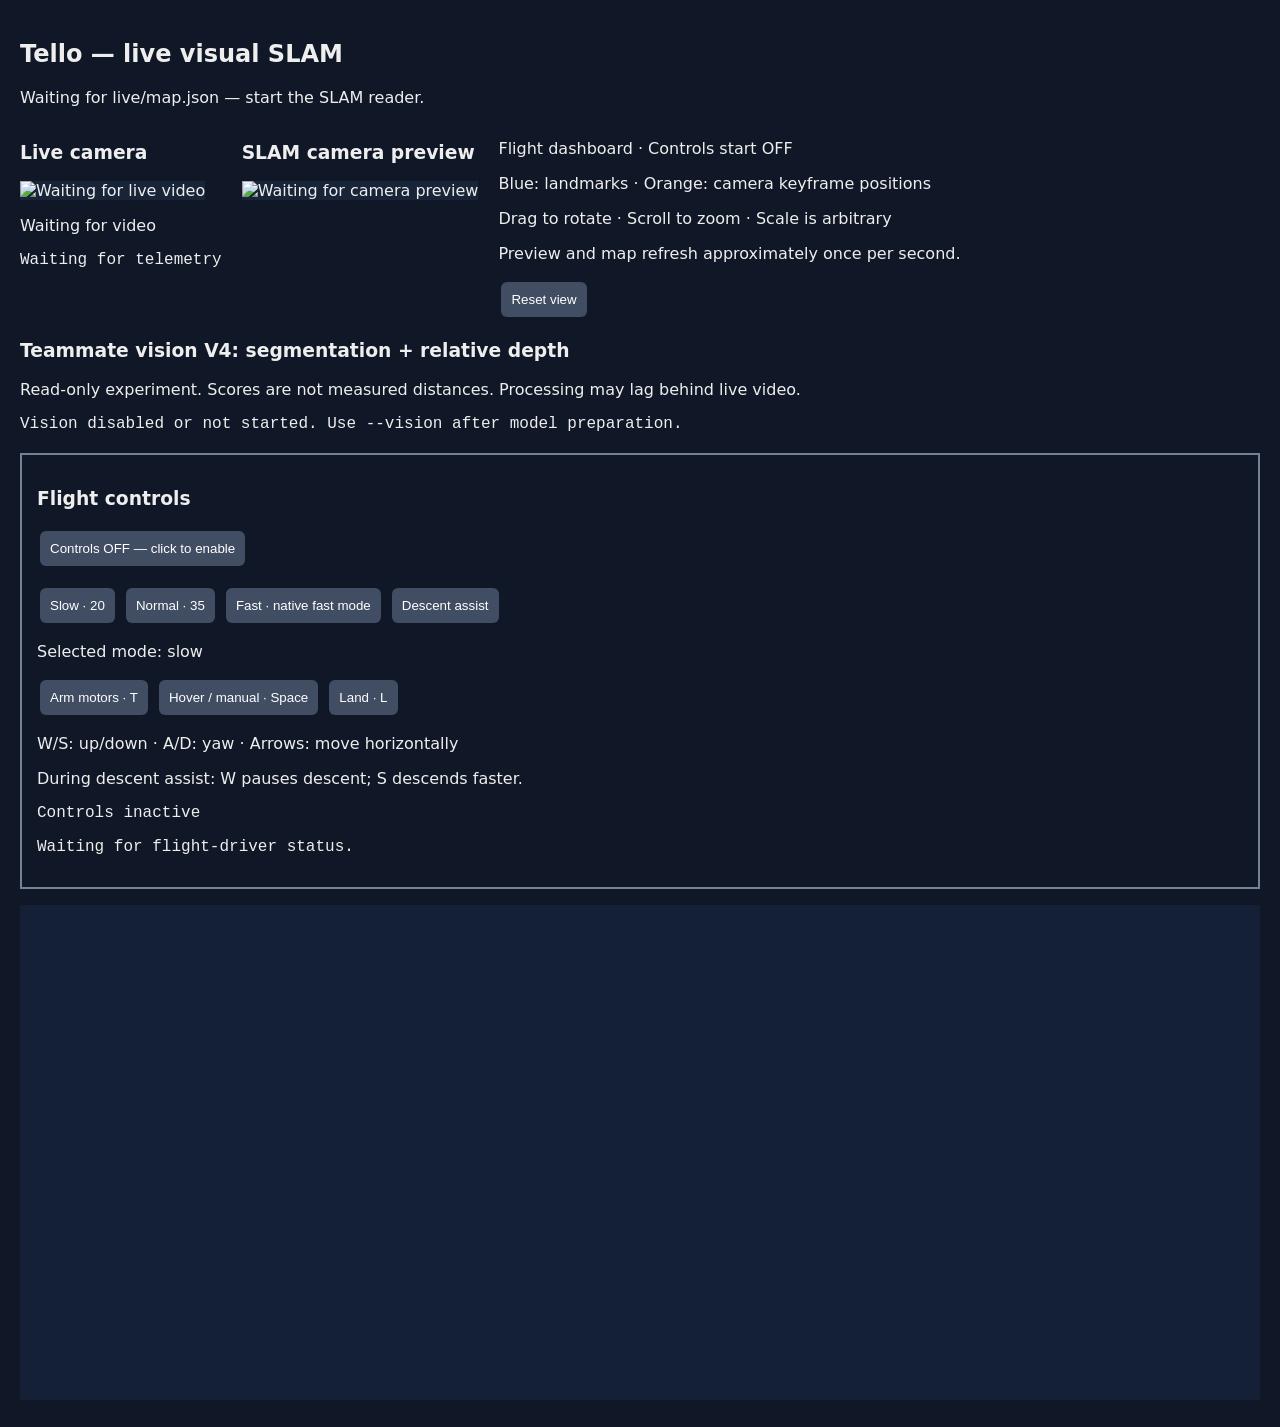
==== ros/dashboard.html @ cd6100cd "Add hardware-aware team setup, portable environments, V4 and demo workflow" ====
<!doctype html>
<meta charset="utf-8">
<title>Tello live SLAM</title>
<style>
body{margin:0;padding:20px;background:#101827;color:#eee;font:16px system-ui}
section{display:flex;flex-wrap:wrap;gap:20px}
img{width:480px;max-width:100%;background:#182438}
canvas{width:100%;height:55vh;background:#142035;touch-action:none}
button{padding:8px}
body.low-battery{background:#650f19}
body.low-battery canvas{background:#390d15}
body.low-battery h2{color:#fff}
#pad{padding:15px;border:2px solid #748298;margin:16px 0}
#pad:focus{outline:none}
button{color:white;background:#414d63;border:0;border-radius:6px;
padding:10px;margin:3px;cursor:pointer}
pre{white-space:pre-wrap}
</style>
<h2>Tello — live visual SLAM</h2>
<p id="status">Waiting for SLAM data…</p>
<section>
<div><h3>Live camera</h3>
<img id="smooth" alt="Waiting for live video">
<p id="videoStatus">Waiting for video…</p>
<pre id="telemetry">Waiting for telemetry…</pre></div>
<div><h3>SLAM camera preview</h3><img id="camera" alt="Waiting for camera preview"></div>
<div><p>Flight dashboard · Controls start OFF</p>
<p>Blue: landmarks · Orange: camera keyframe positions</p>
<p>Drag to rotate · Scroll to zoom · Scale is arbitrary</p>
<p>Preview and map refresh approximately once per second.</p>
<button onclick="yaw=0;pitch=0;zoom=1;draw()">Reset view</button>
</div>
</section>

<section style="display:block;margin:20px 0">
<h3>Teammate vision V4: segmentation + relative depth</h3>
<p>Read-only experiment. Scores are not measured distances. Processing may lag behind live video.</p>
<img id="visionPreview" style="width:960px;max-width:100%;display:none" alt="Vision output">
<pre id="visionStatus">Vision disabled. Start with --vision after model preparation.</pre>
</section>
<script>
let visionStamp=0;
async function updateVision(){
 const status=document.getElementById('visionStatus');
 const image=document.getElementById('visionPreview');
 try{
  const response=await fetch('/vision-status.json?t='+Date.now(),{cache:'no-store'});
  if(!response.ok)throw Error('disabled');
  const data=await response.json();
  const age=data.output_stamp_ns?Math.max(0,Date.now()/1000-data.output_stamp_ns/1e9):null;
  const heartbeat=Date.now()/1000-data.stamp_ns/1e9;
  status.textContent=`${heartbeat>15?'STATUS MAY BE STALE | ':''}${data.state}: ${data.message}`+
   (age===null?'':`\nDisplayed source frame age: ${age.toFixed(1)}s`)+
   (data.inference_seconds?` | Inference: ${data.inference_seconds.toFixed(2)}s/frame | Objects: ${data.objects}`:'')+
   '\nProximity labels stay UNKNOWN unless the reference object is explicitly confirmed.';
  image.style.opacity='1';
  if(data.output_stamp_ns&&data.output_stamp_ns!==visionStamp){
   visionStamp=data.output_stamp_ns;
   image.onload=()=>{image.style.display='block';};
   image.src='/vision.jpg?t='+Date.now();
  }
 }catch(error){status.textContent='Vision disabled or not started. Use --vision after model preparation.';}
 setTimeout(updateVision,1000);
}
updateVision();
</script>

<section id="pad" tabindex="0">
<div>
<h3>Flight controls</h3>
<button id="controlToggle" onclick="setControls(!controlsEnabled)">
Controls OFF — click to enable</button>
<p>
<button onclick="chooseMode('slow')">Slow · 20</button>
<button onclick="chooseMode('normal')">Normal · 35</button>
<button onclick="chooseMode('fast')">Fast · native fast mode</button>
<button onclick="chooseMode('descent')">Descent assist</button>
</p>
<p id="selectedMode">Selected mode: slow</p>
<p>
<button onclick="requestAction('toggle_flight')">Arm motors · T</button>
<button onclick="requestAction('stop')">Hover / manual · Space</button>
<button onclick="requestAction('land')">Land · L</button>
</p>
<p>W/S: up/down · A/D: yaw · Arrows: move horizontally</p>
<p>During descent assist: W pauses descent; S descends faster.</p>
<pre id="inputStatus">Controls inactive</pre>
<pre id="flightStatus">Waiting for flight-driver status.</pre>
</div>
</section>

<canvas id="view"></canvas>
<script>
const canvas=document.getElementById('view'),ctx=canvas.getContext('2d');
let points=[],cameras=[],center=[0,0,0],radius=1;
let yaw=0,pitch=0,zoom=1,drag=false,px=0,py=0;
function project(p){
 const a=p.map((v,i)=>(v-center[i])/radius);
 const x=a[0]*Math.cos(yaw)+a[2]*Math.sin(yaw);
 const z=-a[0]*Math.sin(yaw)+a[2]*Math.cos(yaw);
 const y=a[1]*Math.cos(pitch)-z*Math.sin(pitch);
 const s=Math.min(canvas.width,canvas.height)*0.36*zoom;
 return [canvas.width/2+x*s,canvas.height/2+y*s];
}
function draw(){
 canvas.width=Math.round(canvas.clientWidth*devicePixelRatio);
 canvas.height=Math.round(canvas.clientHeight*devicePixelRatio);
 ctx.fillStyle='#70caff';
 for(const p of points.map(project)){
  ctx.beginPath();ctx.arc(p[0],p[1],2*devicePixelRatio,0,Math.PI*2);ctx.fill();
 }
 ctx.fillStyle='#ffad52';
 for(const p of cameras.map(project)){
  ctx.beginPath();ctx.arc(p[0],p[1],3*devicePixelRatio,0,Math.PI*2);ctx.fill();
 }
}
async function refresh(){
 try{
  const response=await fetch('map.json?t='+Date.now(),{cache:'no-store'});
  if(!response.ok)throw Error('Waiting for map');
  const data=await response.json();
  points=data.points;cameras=data.cameras;
  const age=Math.max(0,Date.now()/1000-data.timestamp);
  document.getElementById('status').textContent=
   `${age>3?'STALE — ':''}${data.state} | ${cameras.length} keyframes | `+
   `${points.length} landmarks | Last frame ${age.toFixed(1)} seconds ago`;
  if(points.length){
   center=[0,1,2].map(i=>{
    const values=points.map(p=>p[i]).sort((a,b)=>a-b);
    return values[Math.floor(values.length/2)];
   });
   const distances=points.map(p=>Math.hypot(...p.map((v,i)=>v-center[i])))
                         .sort((a,b)=>a-b);
   radius=Math.max(distances[Math.floor(distances.length*0.95)],0.001);
  }
  document.getElementById('camera').src='preview.jpg?t='+Date.now();
  draw();
 }catch(error){
  document.getElementById('status').textContent=
   'Waiting for live/map.json — start the SLAM reader.';
 }
 setTimeout(refresh,1000);
}
canvas.onpointerdown=e=>{
 drag=true;px=e.clientX;py=e.clientY;canvas.setPointerCapture(e.pointerId);
};
canvas.onpointermove=e=>{
 if(!drag)return;
 yaw+=(e.clientX-px)*0.008;pitch+=(e.clientY-py)*0.008;
 px=e.clientX;py=e.clientY;draw();
};
canvas.onpointerup=canvas.onpointercancel=()=>drag=false;
canvas.addEventListener('wheel',e=>{
 e.preventDefault();
 zoom=Math.max(0.05,Math.min(20,zoom*Math.exp(-e.deltaY*0.001)));
 draw();
},{passive:false});

const smooth=document.getElementById('smooth');
const videoStatus=document.getElementById('videoStatus');
function nextVideo(){
 smooth.src='video.jpg?t='+Date.now();
}
smooth.onload=()=>{
 videoStatus.textContent='Video file received — check telemetry freshness below';
 setTimeout(nextVideo,100);
};
smooth.onerror=()=>{
 videoStatus.textContent='Waiting for video';
 setTimeout(nextVideo,1000);
};
async function updateTelemetry(){
 try{
  const response=await fetch('telemetry.json?t='+Date.now(),{cache:'no-store'});
  if(!response.ok)throw Error('No telemetry');
  const data=await response.json(),s=data.state;
  const age=Math.max(0,Date.now()/1000-data.received_stamp_ns/1e9);
  const lowBattery=Number.isFinite(s.bat) && s.bat<=40;
  document.body.classList.toggle('low-battery',lowBattery);
  document.getElementById('telemetry').textContent=
   `${age>3?'STALE — ':''}Telemetry age: ${age.toFixed(1)} s\n`+
   `${lowBattery?'LOW BATTERY — '+s.bat+'%\n':''}`+
   `Height: ${s.h} cm | Downward distance: ${s.tof} cm\n`+
   `Velocity components (reported): ${s.vgx}, ${s.vgy}, ${s.vgz}\n\n`+
   `All exposed state fields:\n`+
   Object.entries(s).map(([key,value])=>`${key}: ${value}`).join('\n');
 }catch(error){
  document.getElementById('telemetry').textContent='Waiting for telemetry';
 }
 setTimeout(updateTelemetry,1000);
}
nextVideo();updateTelemetry();
window.onresize=draw;refresh();

</script>

<script>

const pad=document.getElementById('pad');
const inputStatus=document.getElementById('inputStatus');
const held=new Set(),blocked=new Set();
const movement=new Set(['w','s','a','d','ArrowUp','ArrowDown',
                        'ArrowLeft','ArrowRight']);
let busy=false,controlsEnabled=false,selectedMode='slow';
function active(){
 return document.hasFocus() && controlsEnabled;
}
async function send(action=null){
 const response=await fetch('/input',{
  method:'POST',
  headers:{'Content-Type':'application/json'},
  body:JSON.stringify({
      keys:active()?[...held]:[],action,
      enabled:active(),mode:selectedMode
    })
 });
 if(!response.ok)throw Error('Input request failed');
}
function stop(){
 held.clear();
 inputStatus.textContent='Stopped — zero movement requested';
 send('stop').catch(()=>{inputStatus.textContent='Connection lost';});
}
pad.onclick=()=>pad.focus();
window.onkeydown=e=>{
 if(!active())return;
 const key=e.key.length===1?e.key.toLowerCase():e.key;
 if(!movement.has(key)&&![' ','t','l'].includes(key))return;
 e.preventDefault();
 if(e.repeat)return;
 if(key===' '){
  for(const k of held)blocked.add(k);
  stop();
 }else if(key==='t'||key==='l'){
  for(const k of held)blocked.add(k);
  held.clear();
  send(key==='t'?'toggle_flight':'land').catch(()=>{
   inputStatus.textContent='Connection lost';
  });
  inputStatus.textContent='LIVE CONTROL: '+(key==='t'?'motor-arm request':'land request');
 }else if(!blocked.has(key)){
  held.add(key);
 }
};
window.addEventListener('keyup',e=>{
 const key=e.key.length===1?e.key.toLowerCase():e.key;
 held.delete(key);blocked.delete(key);
});

window.addEventListener('blur',()=>setControls(false));
document.addEventListener('visibilitychange',()=>{
 if(document.hidden)setControls(false);
});
setInterval(async()=>{
 if(!active()||busy)return;
 busy=true;
 try{
  await send();
  inputStatus.textContent='LIVE CONTROL — held keys: '+([...held].join(', ')||'none');
 }catch(error){
  held.clear();
  inputStatus.textContent='Connection lost — release keys and refocus';
 }finally{busy=false;}
},100);

function setControls(enabled){
 controlsEnabled=enabled;
 held.clear();
 blocked.clear();
 document.getElementById('controlToggle').textContent=
  enabled?'Controls ON — click to disable':'Controls OFF — click to enable';
 document.getElementById('controlToggle').style.background=
  enabled?'#23845b':'#414d63';
 if(enabled){
  pad.focus();
  send().catch(()=>{inputStatus.textContent='Connection lost';});
 }else{
  stop();
 }
}
function chooseMode(mode){
 selectedMode=mode;
 held.clear();
 document.getElementById('selectedMode').textContent='Selected mode: '+mode;
 send().catch(()=>{inputStatus.textContent='Connection lost';});
}
function requestAction(action){
 if(action==='toggle_flight'&&!active()){
  inputStatus.textContent='Enable controls before requesting motor arming.';
  return;
 }
 held.clear();
 send(action).catch(()=>{inputStatus.textContent='Connection lost';});
}
async function refreshControl(){
 try{
  const response=await fetch('control.json?t='+Date.now(),{cache:'no-store'});
  if(!response.ok)throw Error('Waiting');
  const data=await response.json();
  if(!data.stamp_ns)throw Error('Waiting');
  const age=Math.max(0,Date.now()/1000-data.stamp_ns/1e9);
  document.getElementById('flightStatus').textContent=
   `${age>2?'STALE — ':''}${data.phase} | Driver mode: ${data.mode} | `+
   `Battery descent: ${data.descent_assist?'ACTIVE':'off'} | `+
   `Control input: ${data.input_active?'active':'inactive'}\n`+
   `Commanded RC [slide, forward, up, yaw]: ${data.commanded_rc.join(', ')}\n`+
   `Native fast flag requested: ${data.native_fast_requested?'ON':'OFF'}\n`+
   `Desired hover above table: 91 cm — automatic height limit OFF`;
 }catch(error){
  document.getElementById('flightStatus').textContent=
   'Waiting for flight-driver status.';
 }
 setTimeout(refreshControl,300);
}
refreshControl();

</script>
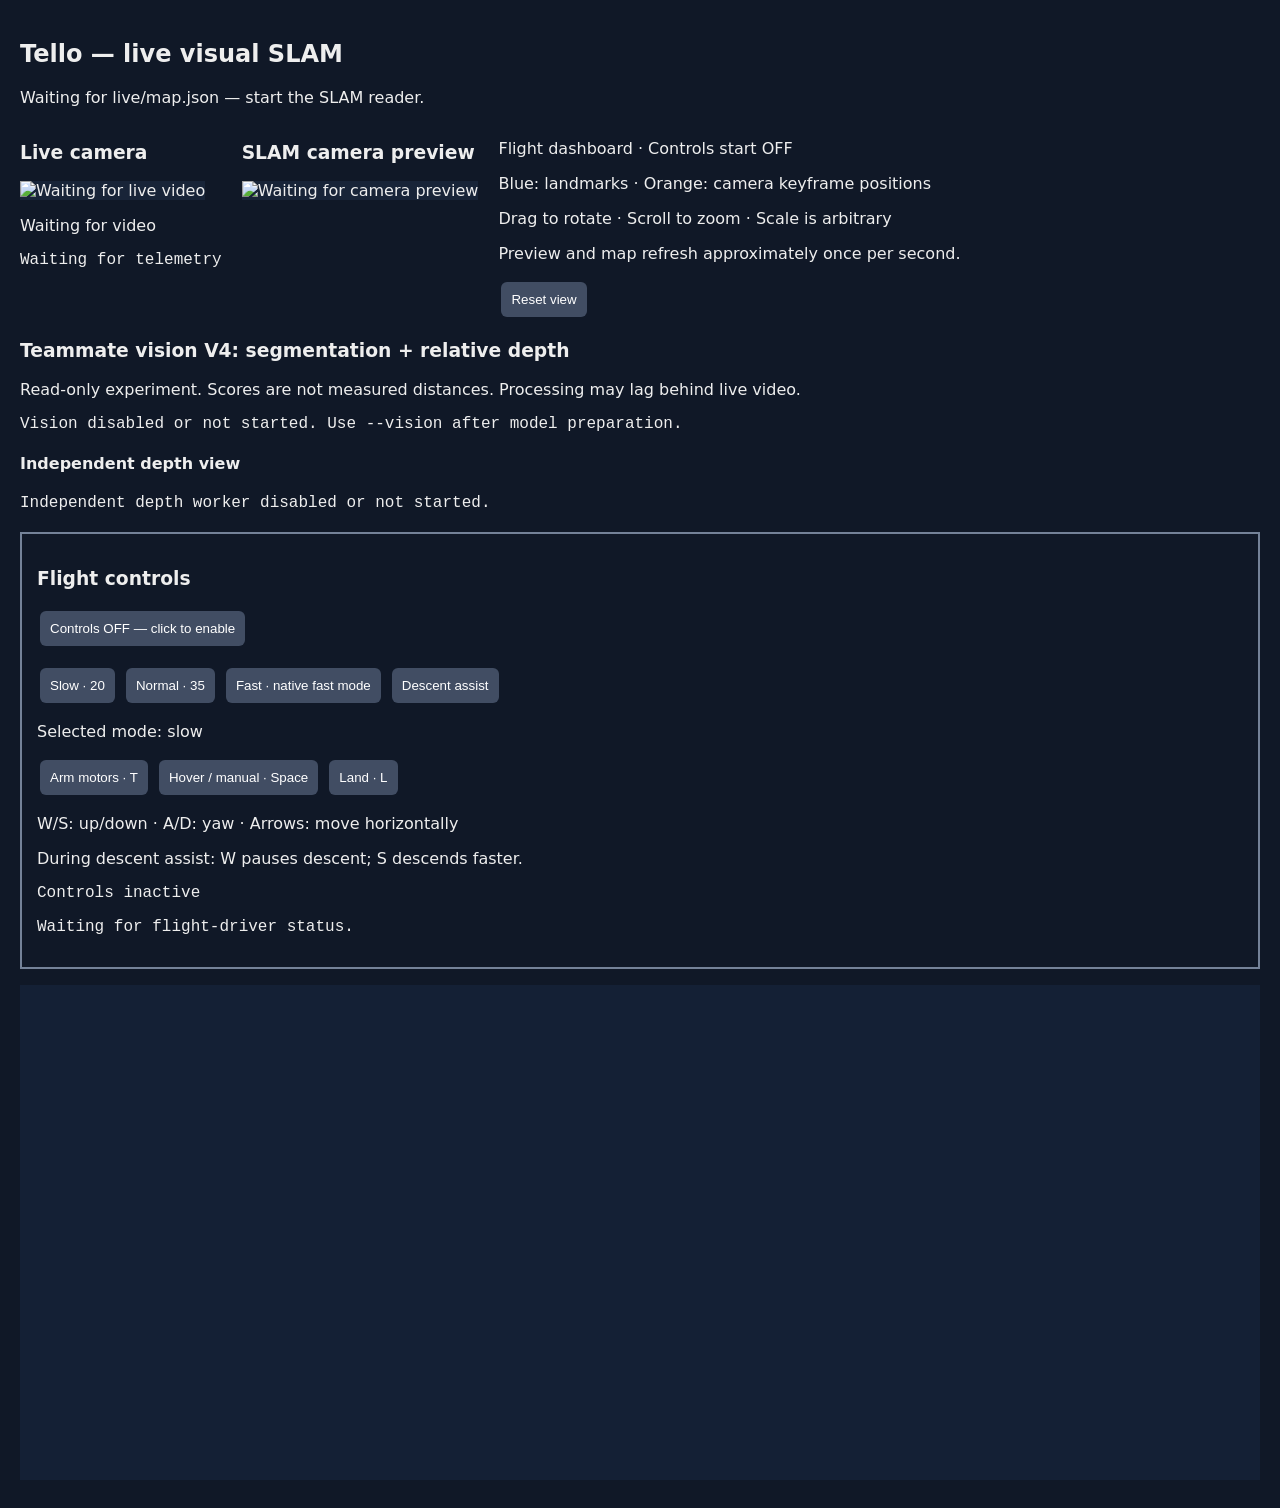
==== commit 1b6a1af9: "Decouple YOLO and depth workers and preserve every SLAM replay frame" ====
--- a/ros/dashboard.html
+++ b/ros/dashboard.html
@@ -17,6 +17,42 @@
 pre{white-space:pre-wrap}
 </style>
 <h2>Tello — live visual SLAM</h2>
+<p id="playbackBanner" style="display:none;padding:12px;background:#17486b"></p>
+<pre id="slamPerformance"></pre>
+<script>
+async function updateSlamPerformance(){
+ try{
+  const response=await fetch('/slam-status.json?t='+Date.now(),{cache:'no-store'});
+  if(response.ok){
+   const data=await response.json();
+   document.getElementById('slamPerformance').textContent=
+    `SLAM ${data.ordered?'ordered recording':'latest-frame live'}: ${data.state} | Processed ${data.processed_frames}`+
+    (data.expected_frames?` / ${data.expected_frames}`:'')+` | Last feed: ${(data.last_feed_seconds*1000).toFixed(1)}ms`;
+  }
+ }catch(error){}
+ setTimeout(updateSlamPerformance,500);
+}
+updateSlamPerformance();
+</script>
+<script>
+async function updatePlayback(){
+ if(!window.TELLO_PLAYBACK_ONLY)return;
+ const banner=document.getElementById('playbackBanner');banner.style.display='block';
+ try{
+  const response=await fetch('/playback.json?t='+Date.now(),{cache:'no-store'});
+  if(!response.ok)throw Error('waiting');
+  const data=await response.json();
+  banner.textContent=`RECORDING PLAYBACK — ${data.state} | ${data.position_seconds.toFixed(1)}s | ${data.rate}x | ${data.image_count} images. Flight controls disabled. Telemetry is recorded, not live.`;
+ }catch(error){banner.textContent='RECORDING PLAYBACK — waiting for recording. Flight controls disabled.';}
+ setTimeout(updatePlayback,500);
+}
+document.addEventListener('DOMContentLoaded',()=>{
+ if(window.TELLO_PLAYBACK_ONLY){
+  document.querySelectorAll('#pad button').forEach(button=>button.disabled=true);
+  updatePlayback();
+ }
+});
+</script>
 <p id="status">Waiting for SLAM data…</p>
 <section>
 <div><h3>Live camera</h3>
@@ -37,6 +73,9 @@
 <p>Read-only experiment. Scores are not measured distances. Processing may lag behind live video.</p>
 <img id="visionPreview" style="width:960px;max-width:100%;display:none" alt="Vision output">
 <pre id="visionStatus">Vision disabled. Start with --vision after model preparation.</pre>
+<h4>Independent depth view</h4>
+<img id="depthPreview" style="width:480px;max-width:100%;display:none" alt="Relative depth">
+<pre id="depthStatus">Depth worker disabled or not started.</pre>
 </section>
 <script>
 let visionStamp=0;
@@ -52,7 +91,9 @@
   status.textContent=`${heartbeat>15?'STATUS MAY BE STALE | ':''}${data.state}: ${data.message}`+
    (age===null?'':`\nDisplayed source frame age: ${age.toFixed(1)}s`)+
    (data.inference_seconds?` | Inference: ${data.inference_seconds.toFixed(2)}s/frame | Objects: ${data.objects}`:'')+
-   '\nProximity labels stay UNKNOWN unless the reference object is explicitly confirmed.';
+   (data.observed_fps?` | Output: ${data.observed_fps.toFixed(1)} FPS`:'')+
+   (data.input_age_seconds!==undefined?` | Age entering model: ${data.input_age_seconds.toFixed(2)}s`:'')+
+   (data.stage?'\nIndependent YOLO output. Object labels are not obstacle distances.':'\nProximity labels require a confirmed reference object.');
   image.style.opacity='1';
   if(data.output_stamp_ns&&data.output_stamp_ns!==visionStamp){
    visionStamp=data.output_stamp_ns;
@@ -60,9 +101,27 @@
    image.src='/vision.jpg?t='+Date.now();
   }
  }catch(error){status.textContent='Vision disabled or not started. Use --vision after model preparation.';}
- setTimeout(updateVision,1000);
+ setTimeout(updateVision,100);
 }
 updateVision();
+let depthStamp=0;
+async function updateDepth(){
+ const text=document.getElementById('depthStatus'),image=document.getElementById('depthPreview');
+ try{
+  const response=await fetch('/depth-status.json?t='+Date.now(),{cache:'no-store'});
+  if(!response.ok)throw Error('disabled');
+  const data=await response.json();
+  const age=data.output_stamp_ns?Math.max(0,Date.now()/1000-data.output_stamp_ns/1e9):null;
+  text.textContent=`${data.state}: ${data.message}`+(age===null?'':` | Frame age: ${age.toFixed(1)}s`)+
+   (data.inference_seconds?` | Model: ${data.inference_seconds.toFixed(2)}s | ${data.device}`:'')+
+   '\nDepth and segmentation refer to independently timestamped frames; they are not fused.';
+  if(data.output_stamp_ns&&data.output_stamp_ns!==depthStamp){
+   depthStamp=data.output_stamp_ns;image.onload=()=>{image.style.display='block';};image.src='/depth.jpg?t='+Date.now();
+  }
+ }catch(error){text.textContent='Independent depth worker disabled or not started.';}
+ setTimeout(updateDepth,200);
+}
+updateDepth();
 </script>
 
 <section id="pad" tabindex="0">
@@ -203,7 +262,7 @@
                         'ArrowLeft','ArrowRight']);
 let busy=false,controlsEnabled=false,selectedMode='slow';
 function active(){
- return document.hasFocus() && controlsEnabled;
+ return !window.TELLO_PLAYBACK_ONLY && document.hasFocus() && controlsEnabled;
 }
 async function send(action=null){
  const response=await fetch('/input',{
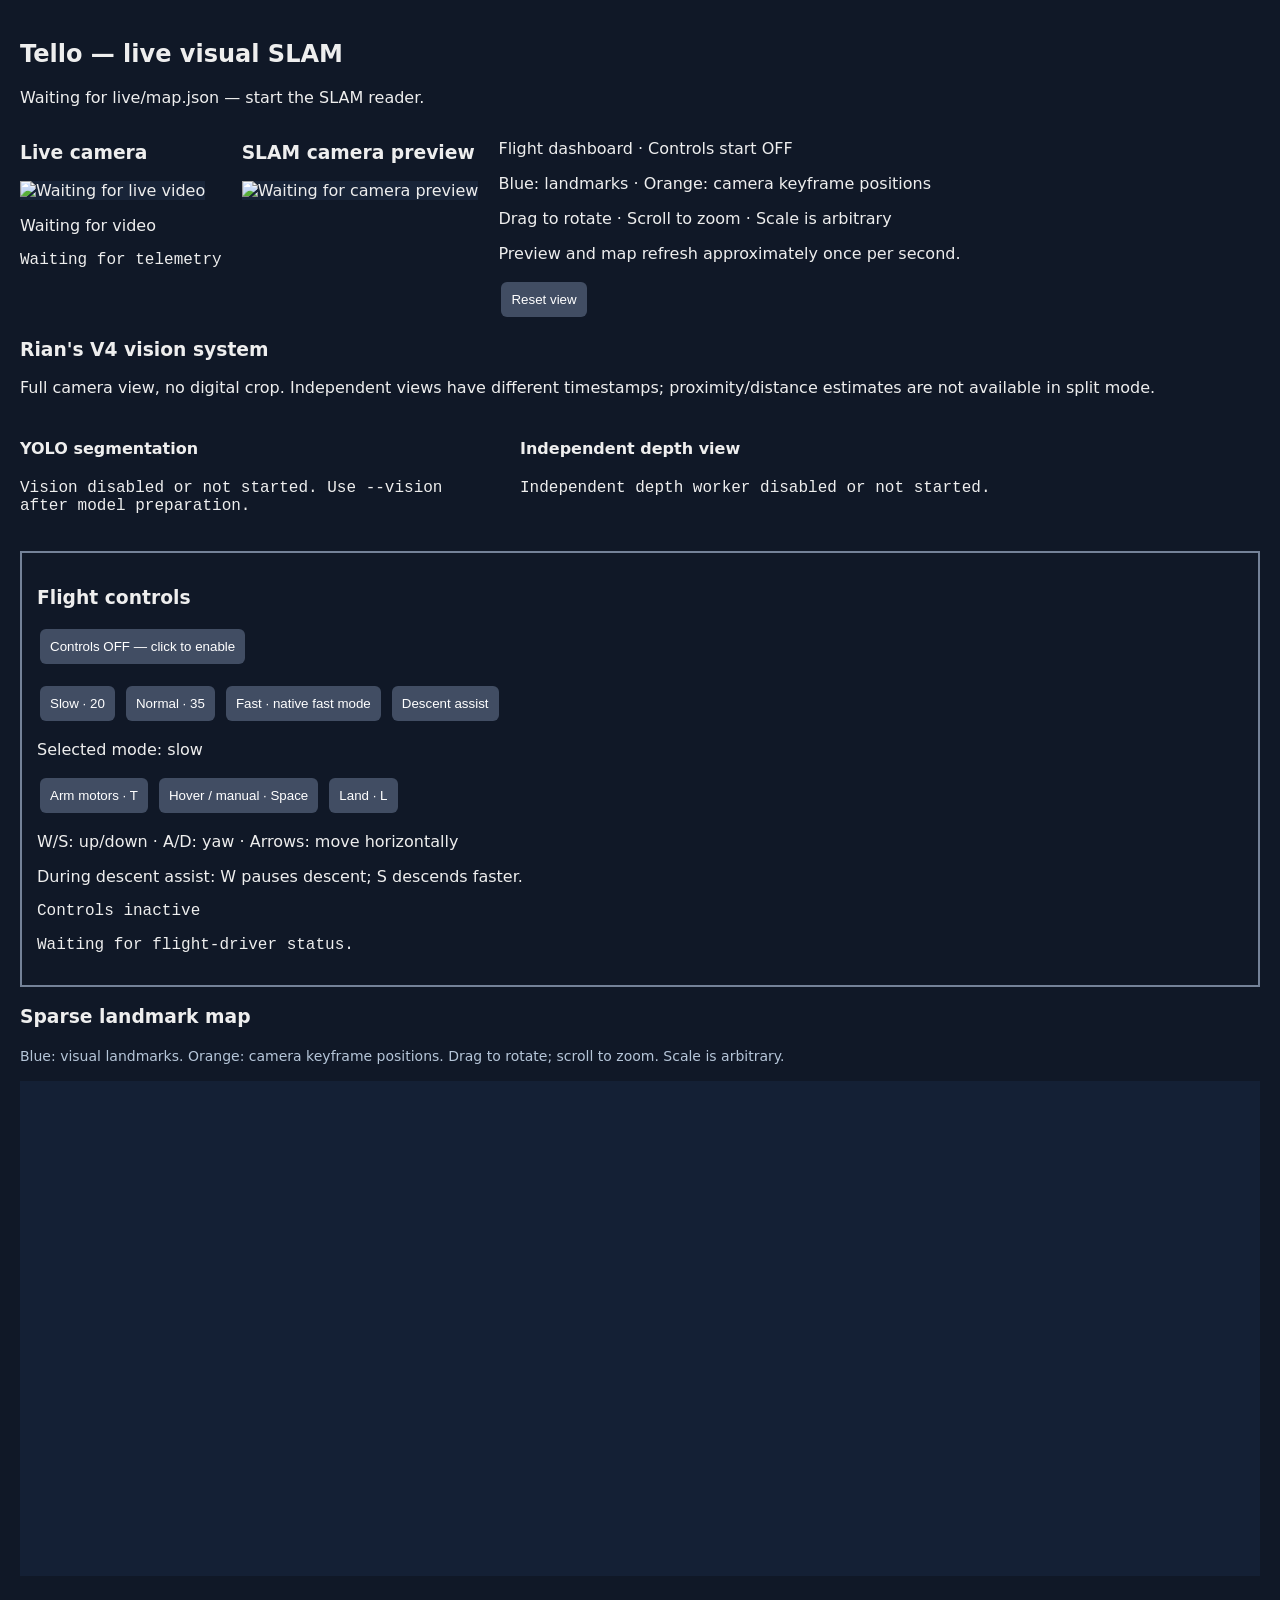
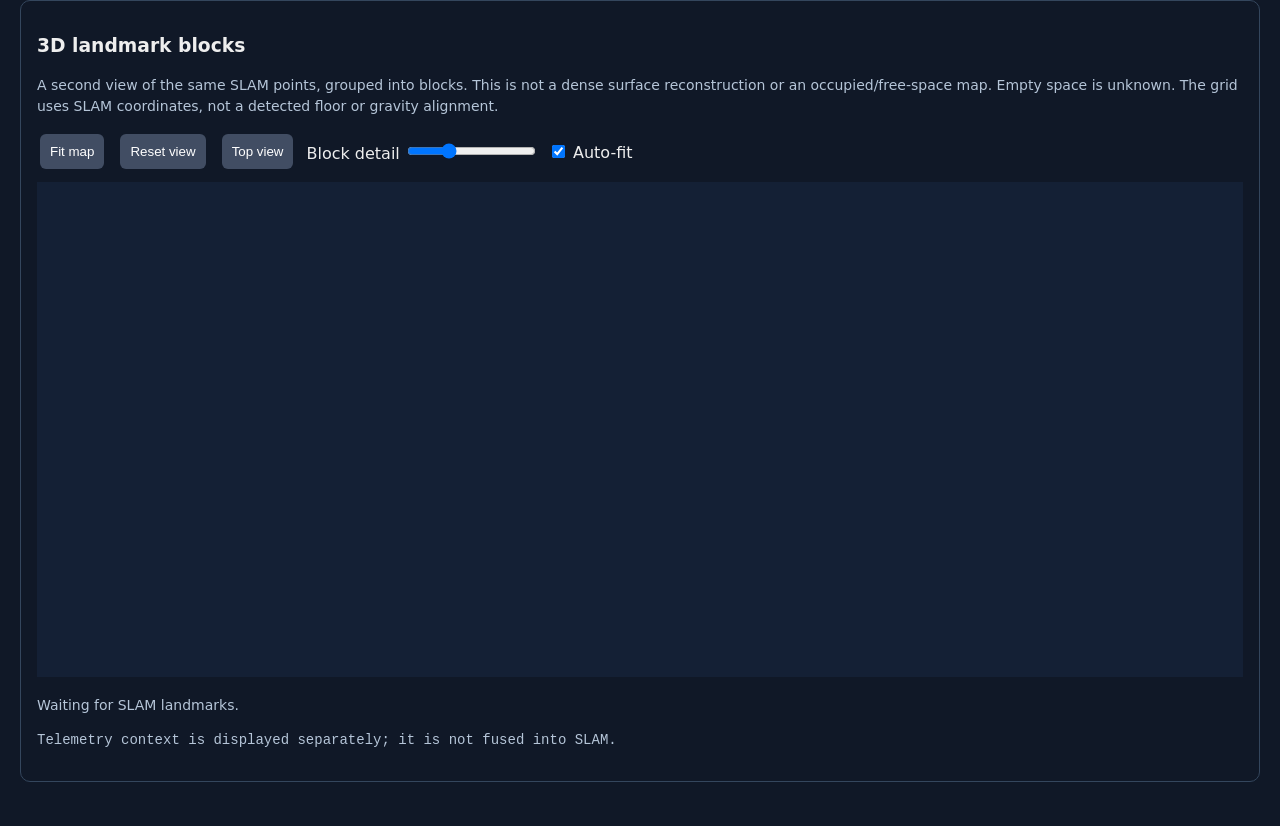
==== commit 572ddc21: "Restore Rian vision styling and add interactive landmark block view" ====
--- a/ros/dashboard.html
+++ b/ros/dashboard.html
@@ -5,6 +5,14 @@
 body{margin:0;padding:20px;background:#101827;color:#eee;font:16px system-ui}
 section{display:flex;flex-wrap:wrap;gap:20px}
 img{width:480px;max-width:100%;background:#182438}
+.vision-card{width:480px;max-width:100%}
+.vision-card pre{overflow-wrap:anywhere}
+.vision-preview{width:480px;max-width:100%;height:auto;object-fit:contain}
+.vision-preview.combined{width:960px}
+.vision-card:has(.combined){width:960px}
+.map-card{margin:20px 0;padding:16px;border:1px solid #34465d;border-radius:10px}
+.map-toolbar{display:flex;flex-wrap:wrap;align-items:center;gap:10px;margin:10px 0}
+.map-caption{font-size:14px;color:#b5c5d8;line-height:1.5}
 canvas{width:100%;height:55vh;background:#142035;touch-action:none}
 button{padding:8px}
 body.low-battery{background:#650f19}
@@ -68,14 +76,17 @@
 </div>
 </section>
 
-<section style="display:block;margin:20px 0">
-<h3>Teammate vision V4: segmentation + relative depth</h3>
-<p>Read-only experiment. Scores are not measured distances. Processing may lag behind live video.</p>
-<img id="visionPreview" style="width:960px;max-width:100%;display:none" alt="Vision output">
+<h3>Rian's V4 vision system</h3>
+<p>Full camera view, no digital crop. Independent views have different timestamps; proximity/distance estimates are not available in split mode.</p>
+<section style="margin:20px 0;align-items:flex-start">
+<div class="vision-card"><h4>YOLO segmentation</h4>
+<img id="visionPreview" class="vision-preview" style="display:none" alt="Rian's segmentation view">
 <pre id="visionStatus">Vision disabled. Start with --vision after model preparation.</pre>
-<h4>Independent depth view</h4>
-<img id="depthPreview" style="width:480px;max-width:100%;display:none" alt="Relative depth">
+</div>
+<div class="vision-card"><h4>Independent depth view</h4>
+<img id="depthPreview" class="vision-preview" style="display:none" alt="Relative depth">
 <pre id="depthStatus">Depth worker disabled or not started.</pre>
+</div>
 </section>
 <script>
 let visionStamp=0;
@@ -86,6 +97,7 @@
   const response=await fetch('/vision-status.json?t='+Date.now(),{cache:'no-store'});
   if(!response.ok)throw Error('disabled');
   const data=await response.json();
+  image.classList.toggle('combined',!data.stage);
   const age=data.output_stamp_ns?Math.max(0,Date.now()/1000-data.output_stamp_ns/1e9):null;
   const heartbeat=Date.now()/1000-data.stamp_ns/1e9;
   status.textContent=`${heartbeat>15?'STATUS MAY BE STALE | ':''}${data.state}: ${data.message}`+
@@ -93,7 +105,7 @@
    (data.inference_seconds?` | Inference: ${data.inference_seconds.toFixed(2)}s/frame | Objects: ${data.objects}`:'')+
    (data.observed_fps?` | Output: ${data.observed_fps.toFixed(1)} FPS`:'')+
    (data.input_age_seconds!==undefined?` | Age entering model: ${data.input_age_seconds.toFixed(2)}s`:'')+
-   (data.stage?'\nIndependent YOLO output. Object labels are not obstacle distances.':'\nProximity labels require a confirmed reference object.');
+   (data.stage?'\nRian\'s outline/text style. Labels identify objects, not distance.':'\nOriginal combined view; proximity labels require a confirmed reference object.');
   image.style.opacity='1';
   if(data.output_stamp_ns&&data.output_stamp_ns!==visionStamp){
    visionStamp=data.output_stamp_ns;
@@ -148,7 +160,22 @@
 </div>
 </section>
 
+<h3>Sparse landmark map</h3>
+<p class="map-caption">Blue: visual landmarks. Orange: camera keyframe positions. Drag to rotate; scroll to zoom. Scale is arbitrary.</p>
 <canvas id="view"></canvas>
+<div class="map-card">
+<h3>3D landmark blocks</h3>
+<p class="map-caption">A second view of the same SLAM points, grouped into blocks. This is not a dense surface reconstruction or an occupied/free-space map. Empty space is unknown. The grid uses SLAM coordinates, not a detected floor or gravity alignment.</p>
+<div class="map-toolbar">
+<button id="blocksFit">Fit map</button><button id="blocksReset">Reset view</button><button id="blocksTop">Top view</button>
+<label>Block detail <input id="blocksDetail" type="range" min="12" max="72" value="30"></label>
+<label><input id="blocksAuto" type="checkbox" checked> Auto-fit</label>
+</div>
+<canvas id="blockView" aria-label="Interactive voxelized SLAM landmarks"></canvas>
+<p id="blocksSummary" class="map-caption">Waiting for SLAM landmarks.</p>
+<pre id="mapTelemetry" class="map-caption">Telemetry context is displayed separately; it is not fused into SLAM.</pre>
+</div>
+<script src="/slam_blocks.js"></script>
 <script>
 const canvas=document.getElementById('view'),ctx=canvas.getContext('2d');
 let points=[],cameras=[],center=[0,0,0],radius=1;
@@ -179,6 +206,7 @@
   if(!response.ok)throw Error('Waiting for map');
   const data=await response.json();
   points=data.points;cameras=data.cameras;
+  if(window.slamBlockViewer)window.slamBlockViewer.setData(points,cameras);
   const age=Math.max(0,Date.now()/1000-data.timestamp);
   document.getElementById('status').textContent=
    `${age>3?'STALE — ':''}${data.state} | ${cameras.length} keyframes | `+
@@ -239,10 +267,14 @@
   document.getElementById('telemetry').textContent=
    `${age>3?'STALE — ':''}Telemetry age: ${age.toFixed(1)} s\n`+
    `${lowBattery?'LOW BATTERY — '+s.bat+'%\n':''}`+
-   `Height: ${s.h} cm | Downward distance: ${s.tof} cm\n`+
-   `Velocity components (reported): ${s.vgx}, ${s.vgy}, ${s.vgz}\n\n`+
+   (Number.isFinite(s.h)?`Height: ${s.h} cm\n`:`Height (native value; units unverified): ${s.height??'not exposed'}\n`)+
+   (Number.isFinite(s.tof)?`Downward distance: ${s.tof} cm\n`:'Downward distance: not exposed in this feed\n')+
    `All exposed state fields:\n`+
    Object.entries(s).map(([key,value])=>`${key}: ${value}`).join('\n');
+  document.getElementById('mapTelemetry').textContent=
+   `${data.replay?'Recorded':'Live'} telemetry context | Age: ${age.toFixed(1)}s | Battery: ${s.bat??'unavailable'}%\n`+
+   `Native height: ${s.height??'not exposed'} | North/east speed: ${s.north_speed??'not exposed'}, ${s.east_speed??'not exposed'} (units unverified)\n`+
+   'These readings are not used to correct SLAM pose. Handheld recordings may report zero motion despite camera movement.';
  }catch(error){
   document.getElementById('telemetry').textContent='Waiting for telemetry';
  }
@@ -283,6 +315,7 @@
 pad.onclick=()=>pad.focus();
 window.onkeydown=e=>{
  if(!active())return;
+ if(e.target instanceof HTMLElement&&e.target.closest('input,textarea,select'))return;
  const key=e.key.length===1?e.key.toLowerCase():e.key;
  if(!movement.has(key)&&![' ','t','l'].includes(key))return;
  e.preventDefault();
@@ -372,5 +405,8 @@
  setTimeout(refreshControl,300);
 }
 refreshControl();
+document.getElementById('blocksDetail').addEventListener('focus',()=>{
+ if(controlsEnabled)stop();
+});
 
 </script>
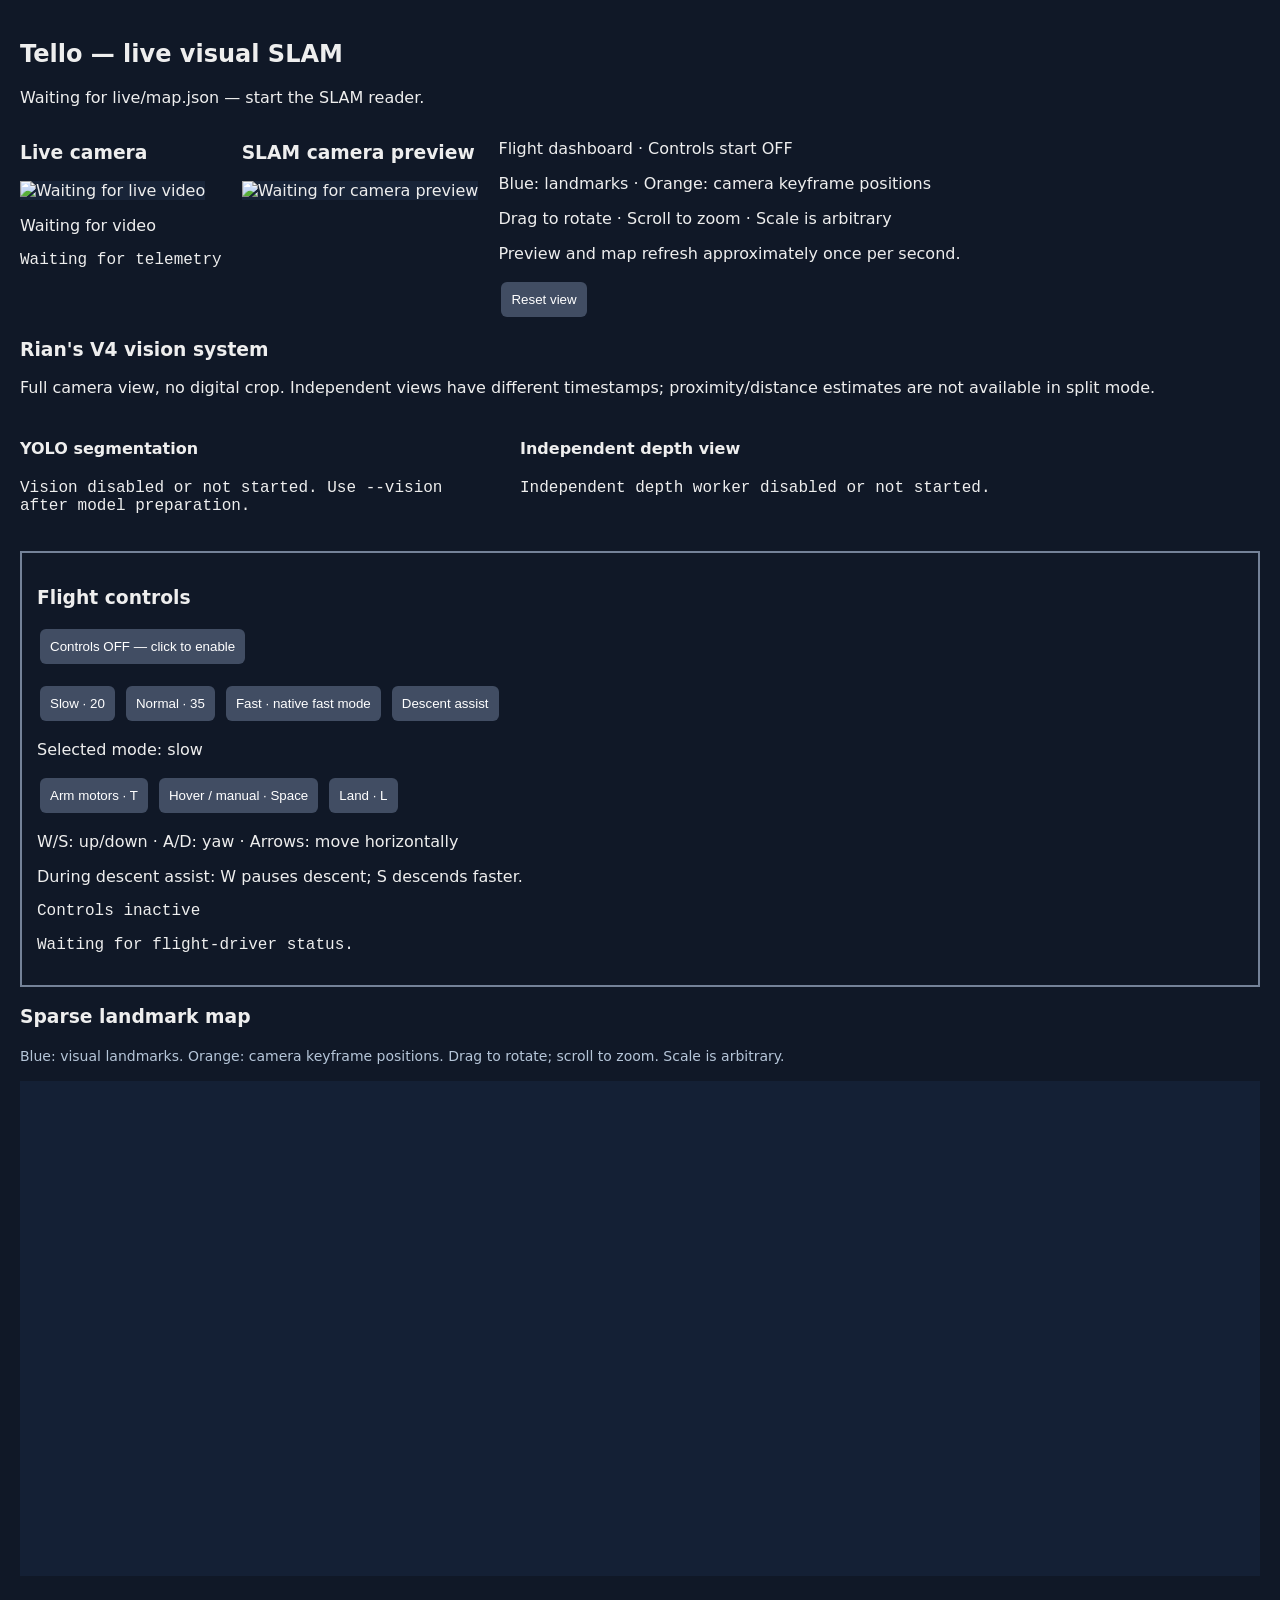
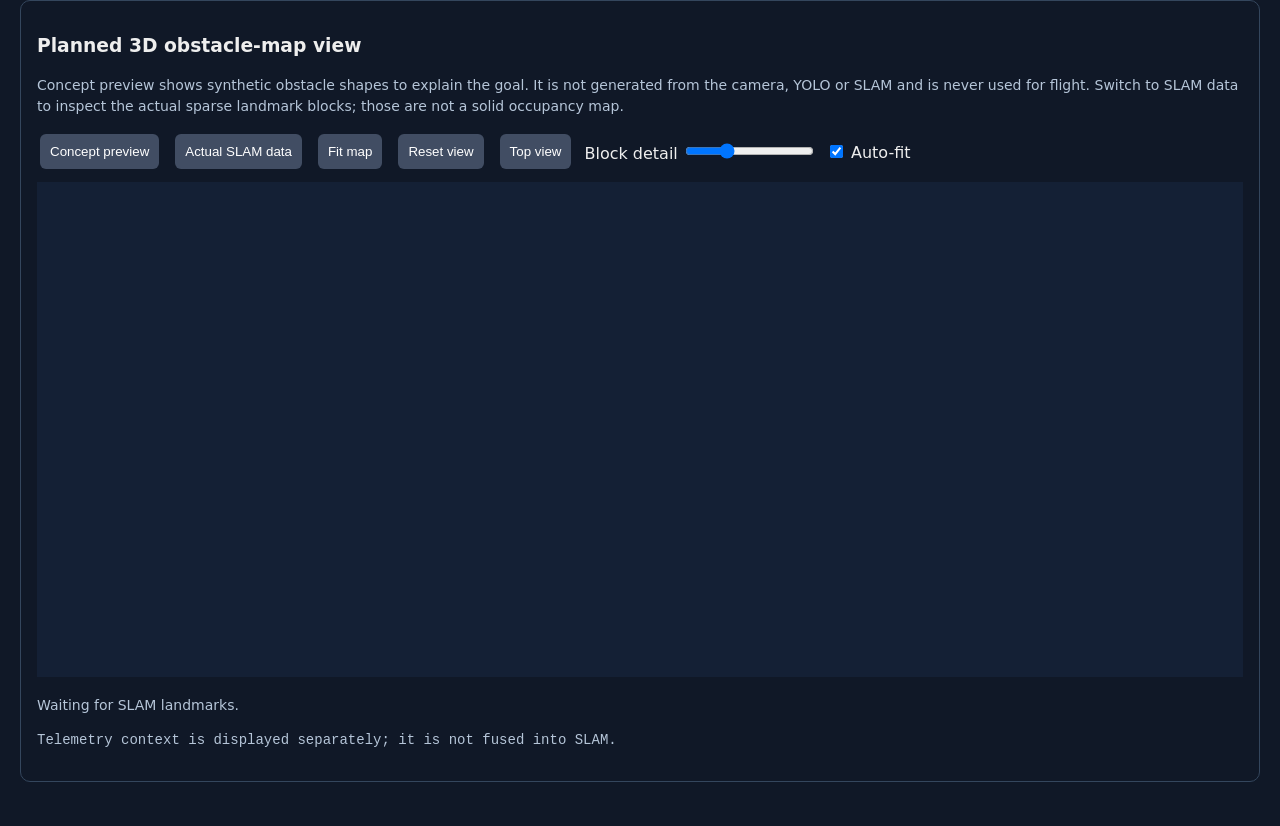
==== commit 44f6a378: "Add labeled synthetic obstacle-map concept for presentations" ====
--- a/ros/dashboard.html
+++ b/ros/dashboard.html
@@ -164,14 +164,15 @@
 <p class="map-caption">Blue: visual landmarks. Orange: camera keyframe positions. Drag to rotate; scroll to zoom. Scale is arbitrary.</p>
 <canvas id="view"></canvas>
 <div class="map-card">
-<h3>3D landmark blocks</h3>
-<p class="map-caption">A second view of the same SLAM points, grouped into blocks. This is not a dense surface reconstruction or an occupied/free-space map. Empty space is unknown. The grid uses SLAM coordinates, not a detected floor or gravity alignment.</p>
+<h3>Planned 3D obstacle-map view</h3>
+<p class="map-caption">Concept preview shows synthetic obstacle shapes to explain the goal. It is not generated from the camera, YOLO or SLAM and is never used for flight. Switch to SLAM data to inspect the actual sparse landmark blocks; those are not a solid occupancy map.</p>
 <div class="map-toolbar">
+<button id="blocksConcept" aria-pressed="true">Concept preview</button><button id="blocksData" aria-pressed="false">Actual SLAM data</button>
 <button id="blocksFit">Fit map</button><button id="blocksReset">Reset view</button><button id="blocksTop">Top view</button>
 <label>Block detail <input id="blocksDetail" type="range" min="12" max="72" value="30"></label>
 <label><input id="blocksAuto" type="checkbox" checked> Auto-fit</label>
 </div>
-<canvas id="blockView" aria-label="Interactive voxelized SLAM landmarks"></canvas>
+<canvas id="blockView" aria-label="Interactive concept preview or actual SLAM landmark data"></canvas>
 <p id="blocksSummary" class="map-caption">Waiting for SLAM landmarks.</p>
 <pre id="mapTelemetry" class="map-caption">Telemetry context is displayed separately; it is not fused into SLAM.</pre>
 </div>
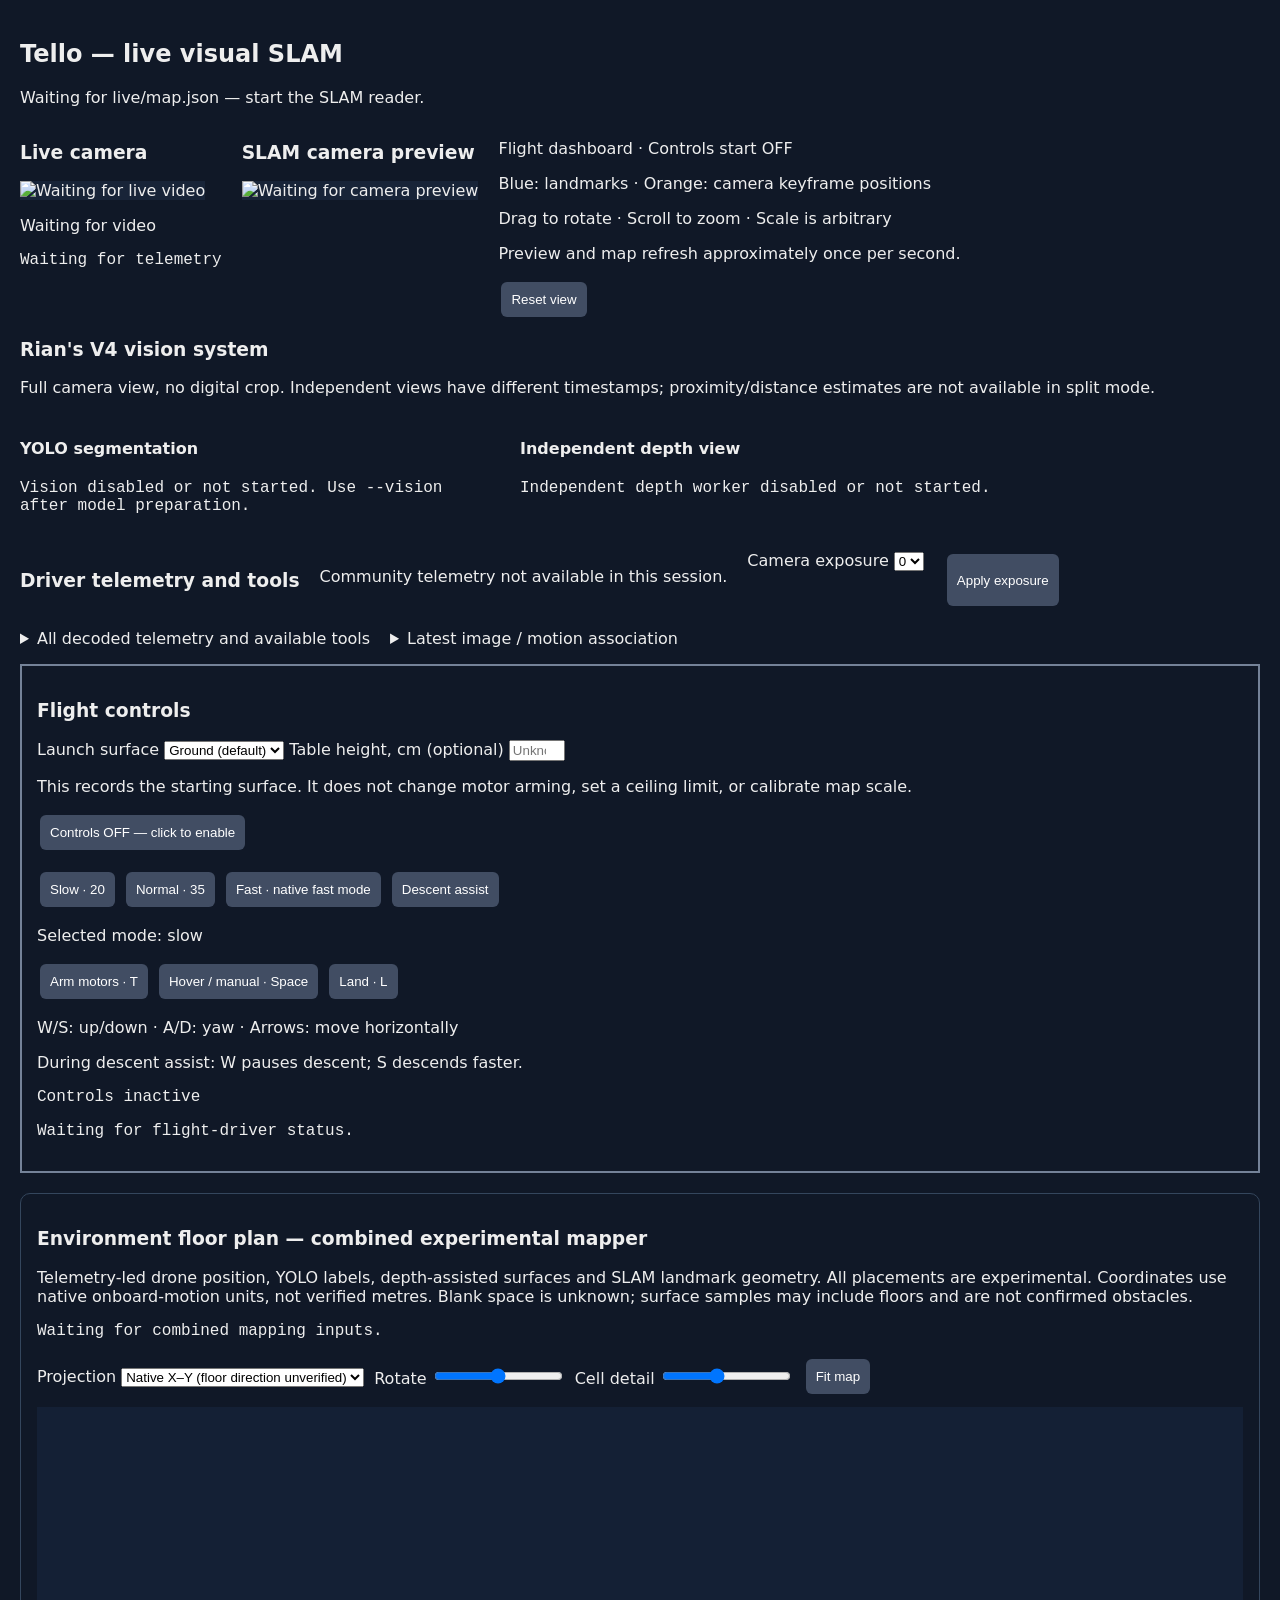
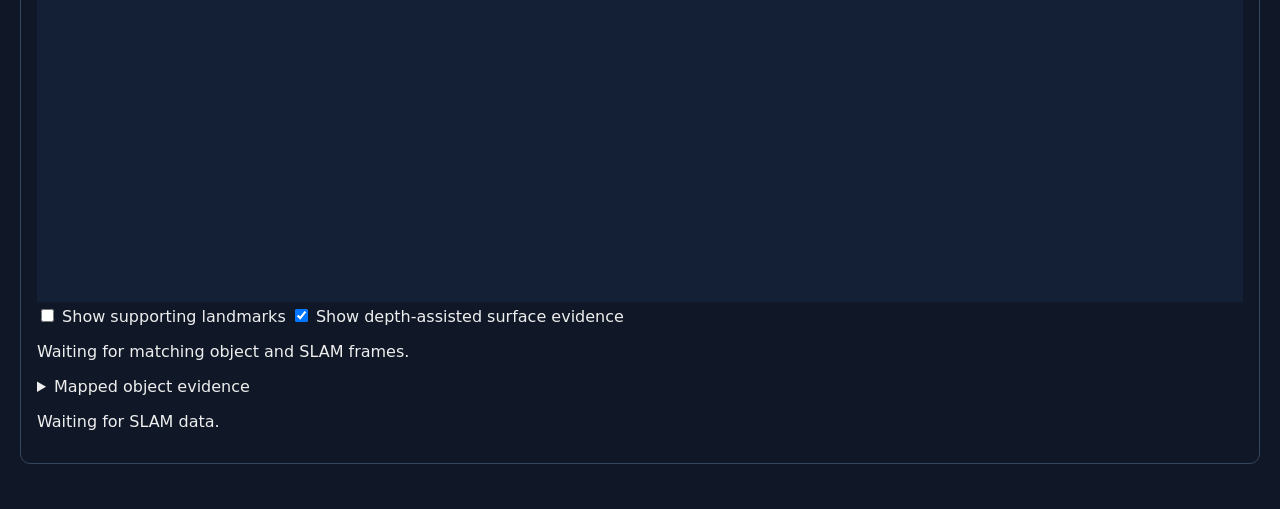
==== commit ca12dc45: "check 2 drone system development" ====
--- a/ros/dashboard.html
+++ b/ros/dashboard.html
@@ -10,7 +10,8 @@
 .vision-preview{width:480px;max-width:100%;height:auto;object-fit:contain}
 .vision-preview.combined{width:960px}
 .vision-card:has(.combined){width:960px}
-.map-card{margin:20px 0;padding:16px;border:1px solid #34465d;border-radius:10px}
+.map-card{display:block;margin:20px 0;padding:16px;border:1px solid #34465d;border-radius:10px}
+[hidden]{display:none!important}
 .map-toolbar{display:flex;flex-wrap:wrap;align-items:center;gap:10px;margin:10px 0}
 .map-caption{font-size:14px;color:#b5c5d8;line-height:1.5}
 canvas{width:100%;height:55vh;background:#142035;touch-action:none}
@@ -126,7 +127,7 @@
   const age=data.output_stamp_ns?Math.max(0,Date.now()/1000-data.output_stamp_ns/1e9):null;
   text.textContent=`${data.state}: ${data.message}`+(age===null?'':` | Frame age: ${age.toFixed(1)}s`)+
    (data.inference_seconds?` | Model: ${data.inference_seconds.toFixed(2)}s | ${data.device}`:'')+
-   '\nDepth and segmentation refer to independently timestamped frames; they are not fused.';
+   '\nThese previews have independent timestamps. The combined map uses matched archived frames.';
   if(data.output_stamp_ns&&data.output_stamp_ns!==depthStamp){
    depthStamp=data.output_stamp_ns;image.onload=()=>{image.style.display='block';};image.src='/depth.jpg?t='+Date.now();
   }
@@ -136,9 +137,43 @@
 updateDepth();
 </script>
 
+<section>
+<h3>Driver telemetry and tools</h3>
+<p id="driverSummary">Waiting for community driver.</p>
+<label>Camera exposure <select id="cameraExposure"><option value="0">0</option><option value="1">1</option><option value="2">2</option></select></label>
+<button id="applyExposure" type="button">Apply exposure</button>
+<details><summary>All decoded telemetry and available tools</summary><pre id="driverRaw">Waiting for data.</pre></details>
+<details><summary>Latest image / motion association</summary><pre id="frameRaw">Waiting for image metadata.</pre></details>
+</section>
+<script>
+async function refreshDriver(){
+ try{
+  const r=await fetch('driver-data.json?t='+Date.now(),{cache:'no-store'});
+  if(!r.ok)throw Error('No community data');
+  const d=await r.json();
+  const log=d.latest.log;
+  const age=log?(Date.now()/1000-log.received_stamp_ns/1e9):null;
+  document.getElementById('driverSummary').textContent=d.backend+' | Flight logs: '+(log?age.toFixed(1)+' seconds old':'not received yet')+' | '+d.notes;
+  document.getElementById('driverRaw').textContent=JSON.stringify(d,null,2);
+  const f=await fetch('image-metadata.json?t='+Date.now(),{cache:'no-store'});
+  if(f.ok)document.getElementById('frameRaw').textContent=JSON.stringify(await f.json(),null,2);
+ }catch(_){document.getElementById('driverSummary').textContent='Community telemetry not available in this session.';}
+ setTimeout(refreshDriver,1000);
+}
+document.getElementById('applyExposure').onclick=async()=>{
+ if(window.TELLO_PLAYBACK_ONLY)return;
+ const r=await fetch('/tool',{method:'POST',headers:{'Content-Type':'application/json'},body:JSON.stringify({tool:'exposure',value:Number(document.getElementById('cameraExposure').value)})});
+ if(!r.ok)document.getElementById('driverSummary').textContent='Exposure request failed.';
+};
+document.getElementById('applyExposure').disabled=!!window.TELLO_PLAYBACK_ONLY;
+refreshDriver();
+</script>
 <section id="pad" tabindex="0">
 <div>
 <h3>Flight controls</h3>
+<p><label>Launch surface <select id="launchSurface"><option value="ground">Ground (default)</option><option value="table">Table</option></select></label>
+<label>Table height, cm (optional) <input id="tableHeight" type="number" min="1" max="300" placeholder="Unknown"></label></p>
+<p>This records the starting surface. It does not change motor arming, set a ceiling limit, or calibrate map scale.</p>
 <button id="controlToggle" onclick="setControls(!controlsEnabled)">
 Controls OFF — click to enable</button>
 <p>
@@ -160,23 +195,55 @@
 </div>
 </section>
 
-<h3>Sparse landmark map</h3>
-<p class="map-caption">Blue: visual landmarks. Orange: camera keyframe positions. Drag to rotate; scroll to zoom. Scale is arbitrary.</p>
-<canvas id="view"></canvas>
-<div class="map-card">
-<h3>Planned 3D obstacle-map view</h3>
-<p class="map-caption">Concept preview shows synthetic obstacle shapes to explain the goal. It is not generated from the camera, YOLO or SLAM and is never used for flight. Switch to SLAM data to inspect the actual sparse landmark blocks; those are not a solid occupancy map.</p>
+<section class="map-card" id="comparisonPanel" hidden>
+<h3>Recorded flight: video, SLAM and telemetry comparison</h3>
+<p>This comparison shows separate estimates on the same recording clock. The combined map below aligns supported samples experimentally; metric scale remains unverified.</p>
+<p id="comparisonStatus">Waiting for recording data.</p>
+<label><input id="comparisonAirborne" type="checkbox" checked> Show trajectories during the recorded driver's airborne phase only</label>
+<div style="display:grid;grid-template-columns:repeat(auto-fit,minmax(280px,1fr));gap:20px">
+<div><h4>Onboard motion trajectory — native units unverified</h4>
+<label>Native projection <select id="nativeProjection"><option value="xy">X–Y</option><option value="xz">X–Z</option><option value="yz">Y–Z</option></select></label>
+<canvas id="nativeTrajectory" style="height:260px" aria-label="Recorded onboard motion trajectory"></canvas></div>
+<div><h4>SLAM keyframe trajectory — arbitrary scale</h4>
+<label>SLAM projection <select id="slamProjection"><option value="xz">X–Z</option><option value="xy">X–Y</option><option value="yz">Y–Z</option></select></label>
+<canvas id="slamTrajectory" style="height:260px" aria-label="Estimated SLAM keyframe trajectory"></canvas></div>
+</div>
+<p>Each trajectory is fitted independently. Similar screen size does not imply equal distance. Green: first selected point; orange: last.</p>
+<h4>Position over recording time</h4>
+<div style="display:grid;grid-template-columns:repeat(auto-fit,minmax(280px,1fr));gap:20px">
+<div><p>Native onboard X/Y/Z — unverified units</p><canvas id="nativePosition" style="height:230px" aria-label="Native position over recording time"></canvas></div>
+<div><p>SLAM keyframe X/Y/Z — arbitrary units</p><canvas id="slamPosition" style="height:230px" aria-label="SLAM positions over recording time"></canvas></div>
+</div>
+<h4>Recorded IMU measurements</h4>
+<label>Signal <select id="imuSignal"><option value="acc">Acceleration (native units)</option><option value="gyro">Rotation rate (native units)</option><option value="quat">Orientation quaternion (raw q0/q1/q2/q3)</option></select></label>
+<canvas id="imuHistory" style="height:230px" aria-label="Recorded IMU signal history"></canvas>
+<h4>Telemetry age at each image</h4>
+<p>Blue: flight state; teal: log packet. Red dashed: 250 ms association cutoff. Age is based on host receipt, not hardware exposure synchronization.</p>
+<canvas id="ageHistory" style="height:230px" aria-label="Telemetry ages associated with recorded images"></canvas>
+<p id="comparisonMetrics"></p>
+<p>Chart markers: white = current video frame, orange = last exported SLAM frame (not necessarily a valid pose). Shading = recorded airborne phase; red bars = SLAM not tracking. Blank traces remain unavailable rather than estimated. Map export is throttled, so its marker can lag the processing counter.</p>
+</section>
+<script src="/motion_comparison.js"></script>
+<section class="map-card">
+<h3>Environment floor plan — combined experimental mapper</h3>
+<p>Telemetry-led drone position, YOLO labels, depth-assisted surfaces and SLAM landmark geometry. All placements are experimental. Coordinates use native onboard-motion units, not verified metres. Blank space is unknown; surface samples may include floors and are not confirmed obstacles.</p>
+<pre id="mapFusionStatus">Waiting for combined mapping inputs.</pre>
 <div class="map-toolbar">
-<button id="blocksConcept" aria-pressed="true">Concept preview</button><button id="blocksData" aria-pressed="false">Actual SLAM data</button>
-<button id="blocksFit">Fit map</button><button id="blocksReset">Reset view</button><button id="blocksTop">Top view</button>
-<label>Block detail <input id="blocksDetail" type="range" min="12" max="72" value="30"></label>
-<label><input id="blocksAuto" type="checkbox" checked> Auto-fit</label>
-</div>
-<canvas id="blockView" aria-label="Interactive concept preview or actual SLAM landmark data"></canvas>
-<p id="blocksSummary" class="map-caption">Waiting for SLAM landmarks.</p>
-<pre id="mapTelemetry" class="map-caption">Telemetry context is displayed separately; it is not fused into SLAM.</pre>
-</div>
-<script src="/slam_blocks.js"></script>
+<label>Projection <select id="floorPlane"><option value="xy">Native X–Y (floor direction unverified)</option><option value="xz">Native X–Z</option><option value="yz">Native Y–Z</option></select></label>
+<label>Rotate <input id="floorAngle" type="range" min="-180" max="180" value="0"></label>
+<label>Cell detail <input id="floorDetail" type="range" min="25" max="120" value="65"></label>
+<button id="floorFit">Fit map</button>
+</div>
+<canvas id="floorView" aria-label="Rough two dimensional SLAM feature map and estimated camera path"></canvas>
+<label><input id="floorFeatures" type="checkbox"> Show supporting landmarks</label>
+<label><input id="floorSurfaces" type="checkbox" checked> Show depth-assisted surface evidence</label>
+<p id="floorObjects">Waiting for matching object and SLAM frames.</p>
+<details><summary>Mapped object evidence</summary><pre id="floorEvidence">Waiting for object geometry.</pre></details>
+<p id="floorSummary">Waiting for SLAM data.</p>
+</section>
+<canvas id="view" hidden style="display:none"></canvas>
+<pre id="mapTelemetry" hidden></pre>
+<script src="/floor_map.js?v=combined-1"></script>
 <script>
 const canvas=document.getElementById('view'),ctx=canvas.getContext('2d');
 let points=[],cameras=[],center=[0,0,0],radius=1;
@@ -207,6 +274,8 @@
   if(!response.ok)throw Error('Waiting for map');
   const data=await response.json();
   points=data.points;cameras=data.cameras;
+  if(window.motionComparison)window.motionComparison.setMap(data);
+  if(window.floorMapViewer)window.floorMapViewer.setData(points,cameras,data.state,data.timestamp,data.map_origin);
   if(window.slamBlockViewer)window.slamBlockViewer.setData(points,cameras);
   const age=Math.max(0,Date.now()/1000-data.timestamp);
   document.getElementById('status').textContent=
@@ -303,7 +372,9 @@
   headers:{'Content-Type':'application/json'},
   body:JSON.stringify({
       keys:active()?[...held]:[],action,
-      enabled:active(),mode:selectedMode
+      enabled:active(),mode:selectedMode,
+      launch_surface:document.getElementById('launchSurface').value,
+      table_height_cm:document.getElementById('tableHeight').value?Number(document.getElementById('tableHeight').value):null
     })
  });
  if(!response.ok)throw Error('Input request failed');
@@ -313,7 +384,12 @@
  inputStatus.textContent='Stopped — zero movement requested';
  send('stop').catch(()=>{inputStatus.textContent='Connection lost';});
 }
-pad.onclick=()=>pad.focus();
+pad.onclick=e=>{if(!e.target.closest('input,select,button'))pad.focus();};
+for(const id of ['launchSurface','tableHeight']){
+ document.getElementById(id).addEventListener('focus',()=>setControls(false));
+ document.getElementById(id).addEventListener('change',()=>send().catch(()=>{}));
+ document.getElementById(id).addEventListener('input',()=>send().catch(()=>{}));
+}
 window.onkeydown=e=>{
  if(!active())return;
  if(e.target instanceof HTMLElement&&e.target.closest('input,textarea,select'))return;
@@ -398,7 +474,8 @@
    `Control input: ${data.input_active?'active':'inactive'}\n`+
    `Commanded RC [slide, forward, up, yaw]: ${data.commanded_rc.join(', ')}\n`+
    `Native fast flag requested: ${data.native_fast_requested?'ON':'OFF'}\n`+
-   `Desired hover above table: 91 cm — automatic height limit OFF`;
+   `Launch surface: ${data.launch_surface??'unavailable'} | Table height: ${data.table_height_cm??'unknown'} cm — automatic height limit OFF`;
+  for(const id of ['launchSurface','tableHeight'])document.getElementById(id).disabled=data.phase!=='grounded'||!!window.TELLO_PLAYBACK_ONLY;
  }catch(error){
   document.getElementById('flightStatus').textContent=
    'Waiting for flight-driver status.';
@@ -406,7 +483,7 @@
  setTimeout(refreshControl,300);
 }
 refreshControl();
-document.getElementById('blocksDetail').addEventListener('focus',()=>{
+document.getElementById('floorDetail').addEventListener('focus',()=>{
  if(controlsEnabled)stop();
 });
 
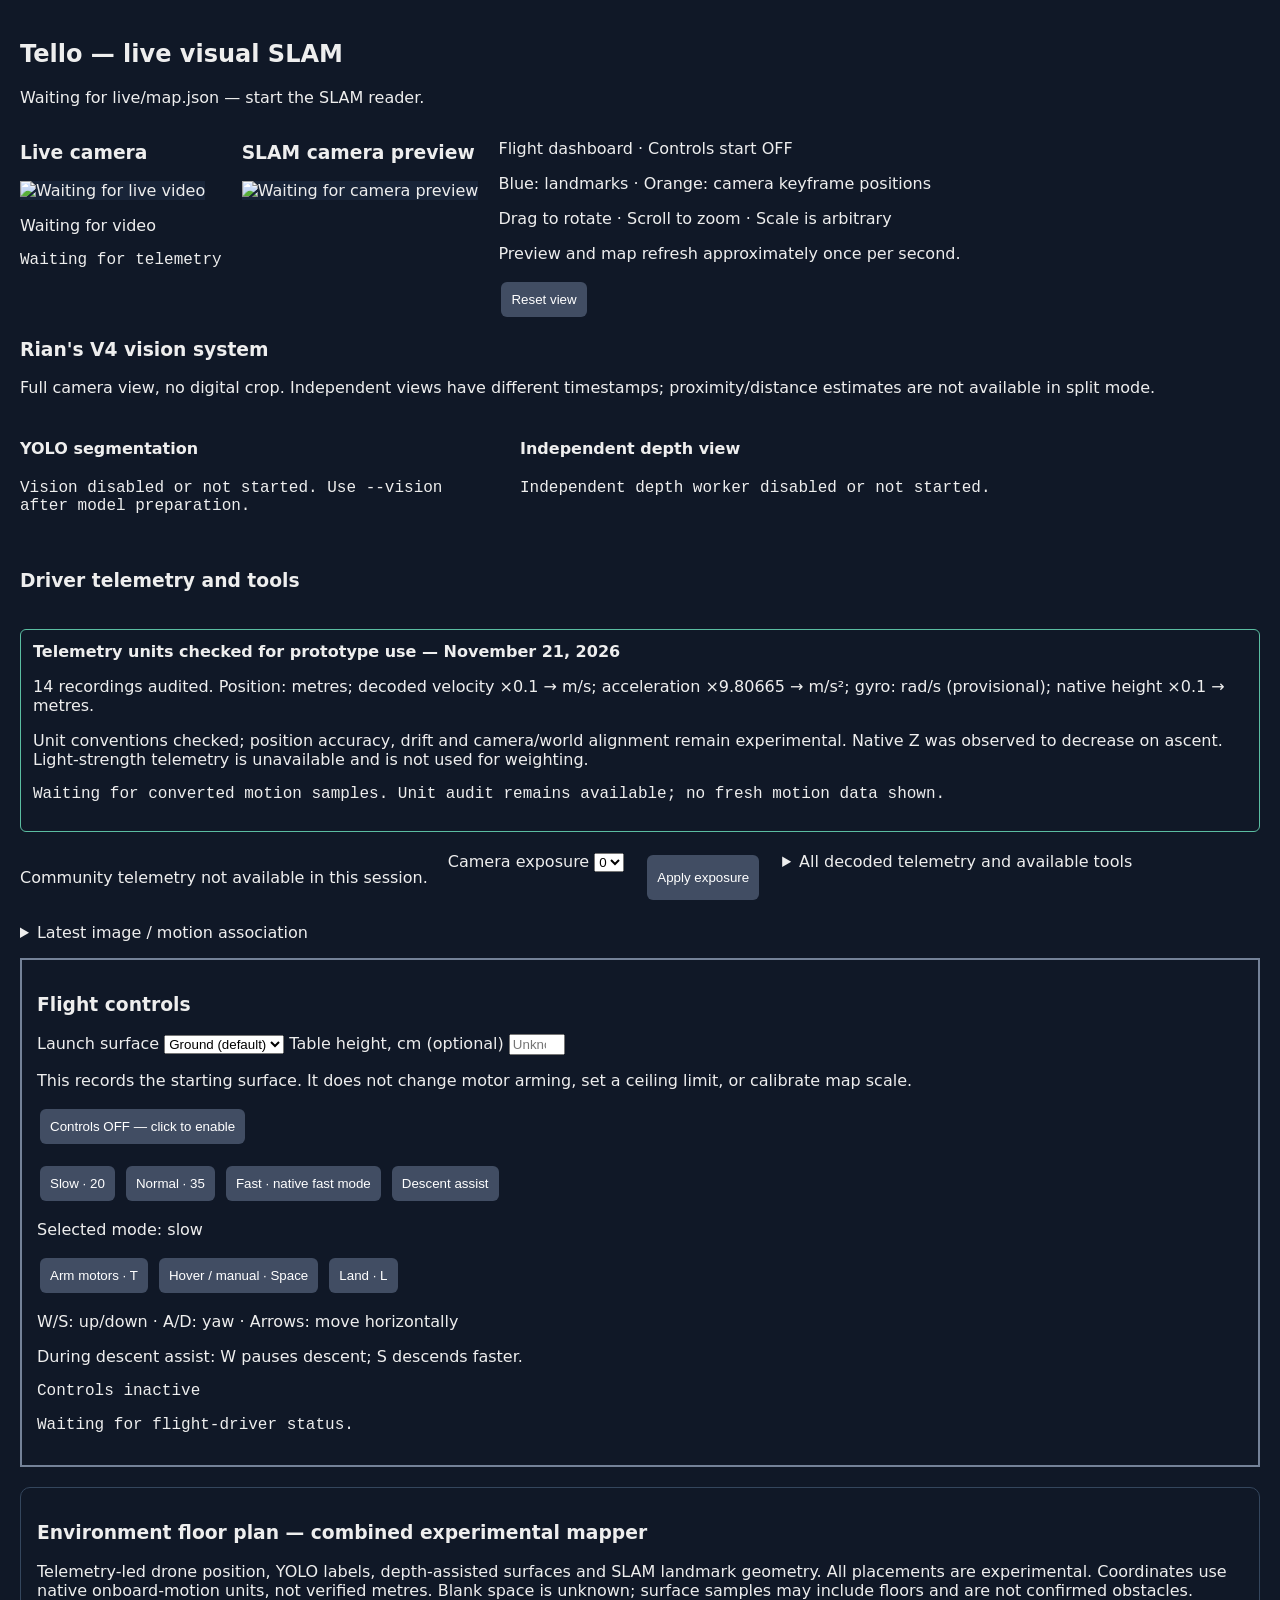
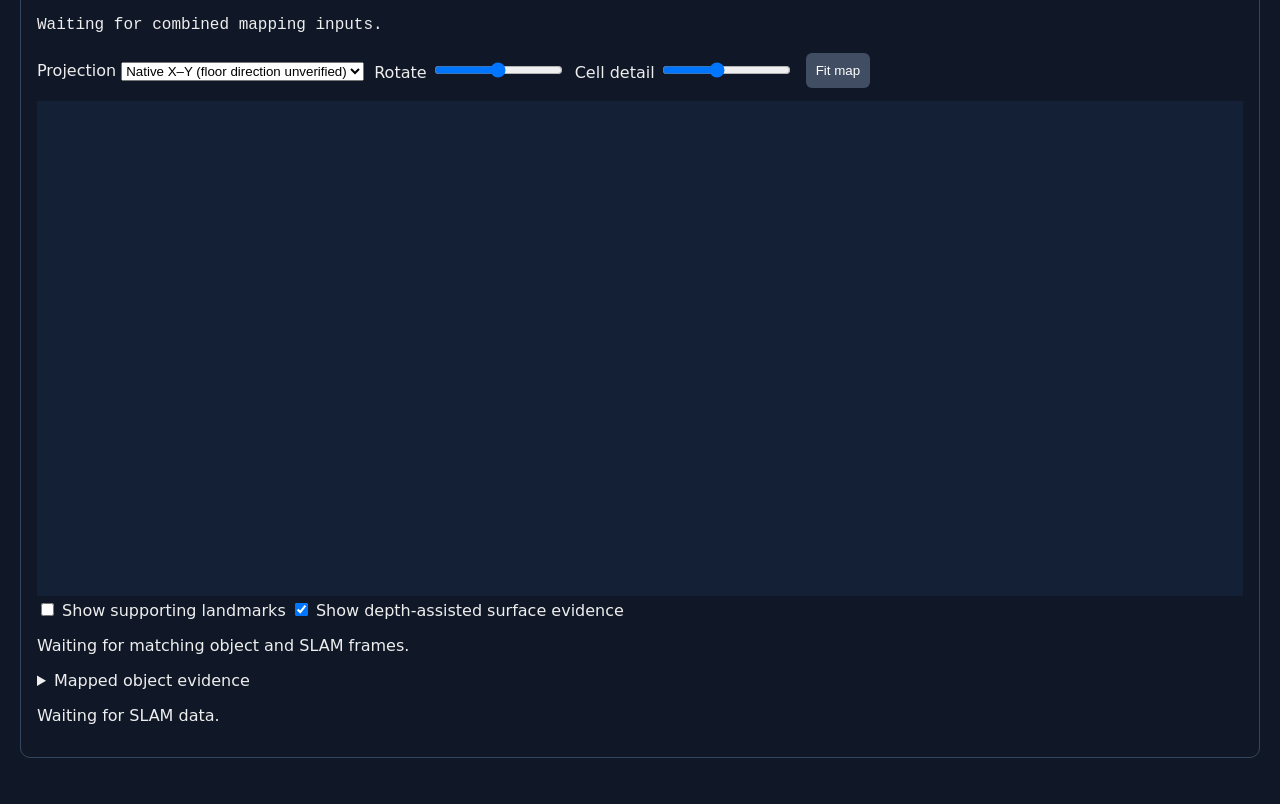
==== commit d171d767: "Checkpoint 3: TelloTubby room app and persistent mapping" ====
--- a/ros/dashboard.html
+++ b/ros/dashboard.html
@@ -139,6 +139,14 @@
 
 <section>
 <h3>Driver telemetry and tools</h3>
+<div style="padding:12px;border:1px solid #5bbda1;border-radius:6px">
+<strong>Telemetry units checked for prototype use — November 21, 2026</strong>
+<p>14 recordings audited. Position: metres; decoded velocity ×0.1 → m/s;
+acceleration ×9.80665 → m/s²; gyro: rad/s (provisional); native height ×0.1 → metres.</p>
+<p>Unit conventions checked; position accuracy, drift and camera/world alignment remain experimental.
+Native Z was observed to decrease on ascent. Light-strength telemetry is unavailable and is not used for weighting.</p>
+<pre id="metricTelemetry">Waiting for converted motion samples.</pre>
+</div>
 <p id="driverSummary">Waiting for community driver.</p>
 <label>Camera exposure <select id="cameraExposure"><option value="0">0</option><option value="1">1</option><option value="2">2</option></select></label>
 <button id="applyExposure" type="button">Apply exposure</button>
@@ -167,6 +175,25 @@
 };
 document.getElementById('applyExposure').disabled=!!window.TELLO_PLAYBACK_ONLY;
 refreshDriver();
+async function refreshMetricTelemetry(){
+ const panel=document.getElementById('metricTelemetry');
+ try{
+  const response=await fetch('/metric-telemetry.json?t='+Date.now(),{cache:'no-store'});
+  if(!response.ok)throw Error('no sample');
+  const d=await response.json();
+  const age=Number.isFinite(d.image_stamp_ns)?Math.max(0,Date.now()/1000-d.image_stamp_ns/1e9):null;
+  const display=v=>Array.isArray(v)?v.map(x=>x.toFixed(3)).join(', '):'unavailable / stale';
+  panel.textContent=(window.TELLO_PLAYBACK_ONLY?'RECORDED samples':(age===null||age>3?'STALE samples':'Live samples'))+
+   '\nNative local position [m]: '+display(d.position_native_m)+
+   '\nNative velocity [m/s]: '+display(d.velocity_native_m_s)+
+   '\nAcceleration including gravity [m/s²]: '+display(d.acceleration_native_m_s2)+
+   '\nAngular velocity [rad/s]: '+display(d.angular_velocity_native_rad_s)+
+   '\nMotion sample age: '+(d.mvo_age_ms?.toFixed(1)??'unknown')+' ms | IMU age: '+(d.imu_age_ms?.toFixed(1)??'unknown')+' ms'+
+   '\nAxes remain native; these are not globally aligned ROS coordinates.';
+ }catch(_){panel.textContent='Waiting for converted motion samples. Unit audit remains available; no fresh motion data shown.';}
+ setTimeout(refreshMetricTelemetry,1000);
+}
+refreshMetricTelemetry();
 </script>
 <section id="pad" tabindex="0">
 <div>
@@ -337,7 +364,7 @@
   document.getElementById('telemetry').textContent=
    `${age>3?'STALE — ':''}Telemetry age: ${age.toFixed(1)} s\n`+
    `${lowBattery?'LOW BATTERY — '+s.bat+'%\n':''}`+
-   (Number.isFinite(s.h)?`Height: ${s.h} cm\n`:`Height (native value; units unverified): ${s.height??'not exposed'}\n`)+
+   (Number.isFinite(s.h)?`Height: ${s.h} cm\n`:`Height [m, native estimate]: ${Number.isFinite(s.height)?(s.height*0.1).toFixed(2):'not exposed'}\n`)+
    (Number.isFinite(s.tof)?`Downward distance: ${s.tof} cm\n`:'Downward distance: not exposed in this feed\n')+
    `All exposed state fields:\n`+
    Object.entries(s).map(([key,value])=>`${key}: ${value}`).join('\n');
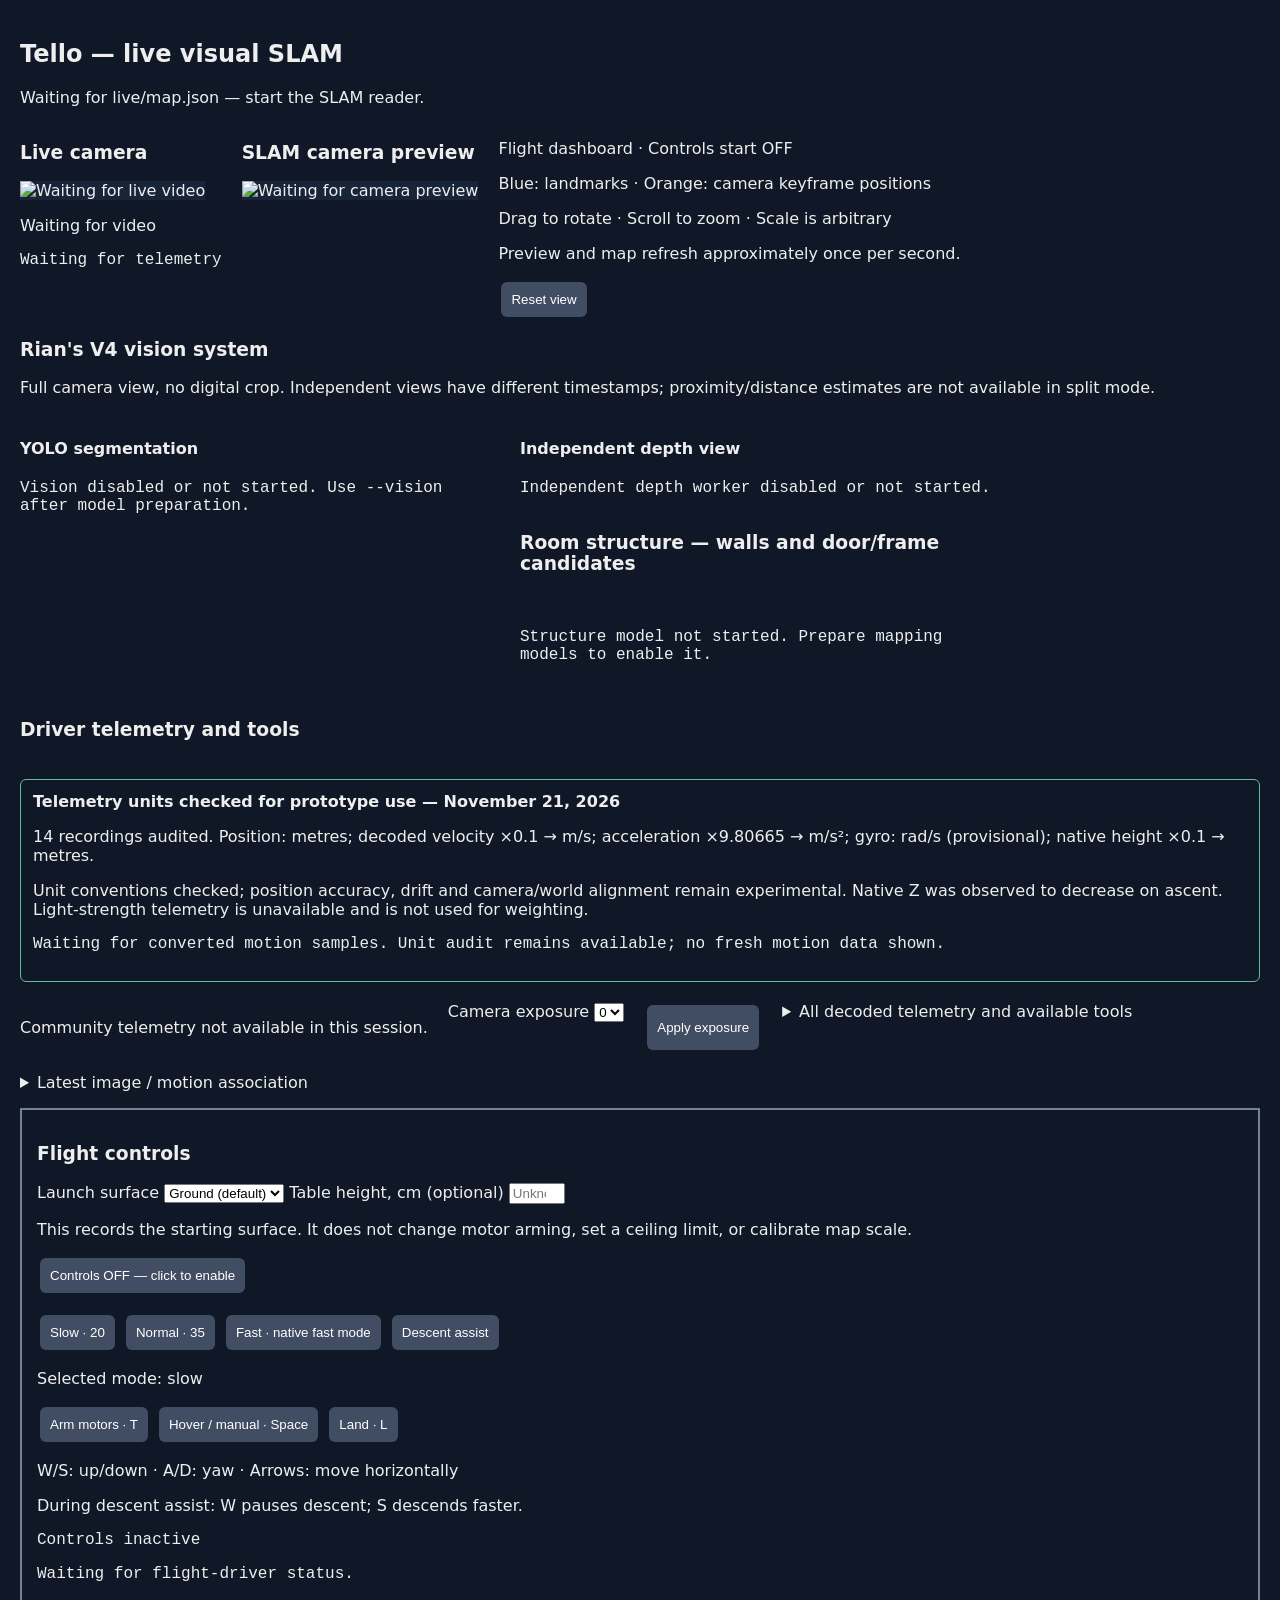
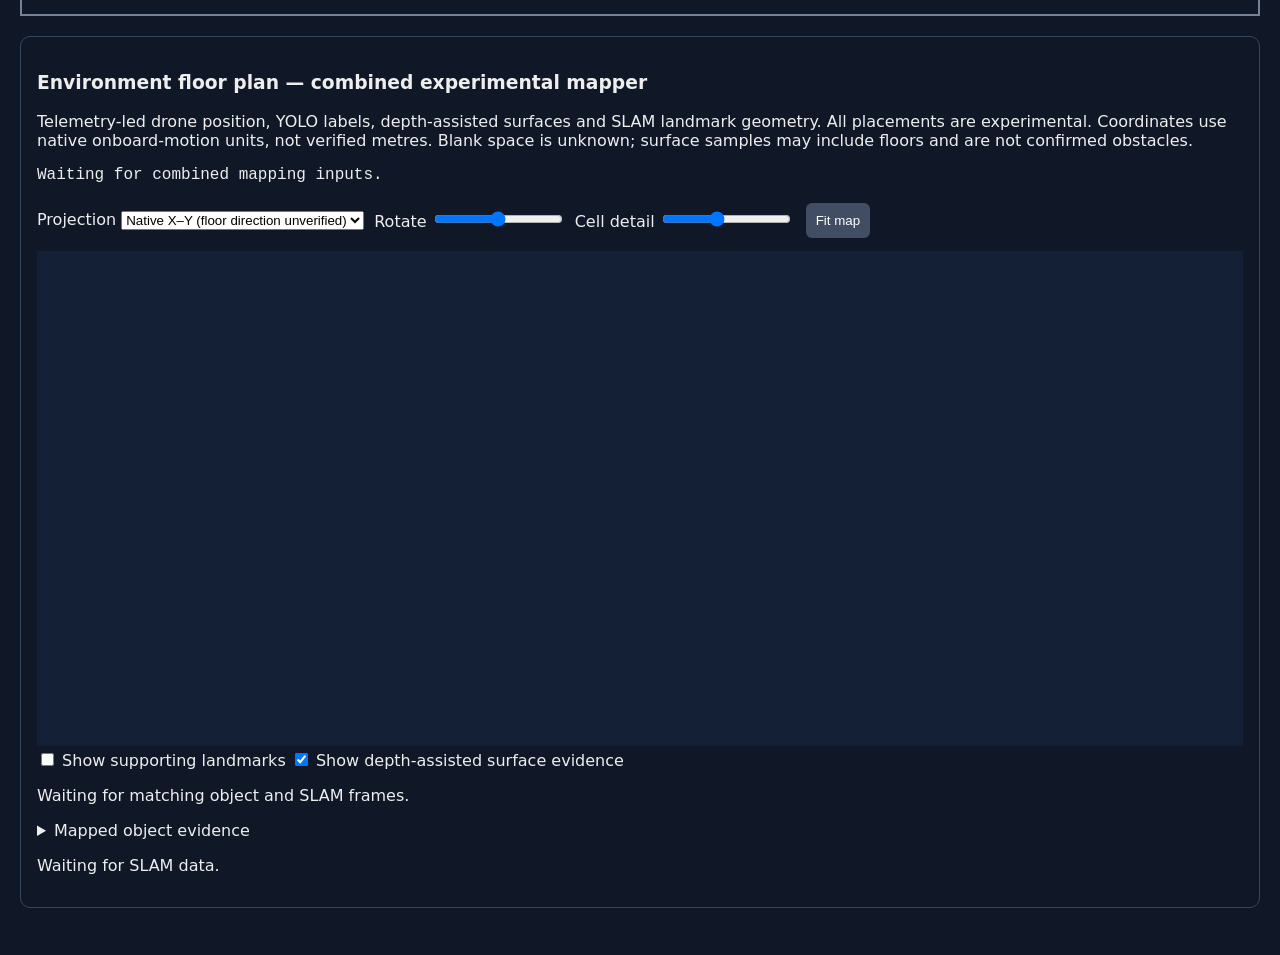
==== commit b164509f: "Checkpoint 3: background room mapping and recording management" ====
--- a/ros/dashboard.html
+++ b/ros/dashboard.html
@@ -117,6 +117,17 @@
  setTimeout(updateVision,100);
 }
 updateVision();
+const structureCard=document.createElement('section');
+structureCard.innerHTML='<h3>Room structure — walls and door/frame candidates</h3><img id="structurePreview" class="vision-preview" style="display:none" alt="Wall and door semantic preview"><pre id="structureStatus">Structure model not started. Prepare mapping models to enable it.</pre>';
+document.getElementById('depthPreview').closest('.vision-card').appendChild(structureCard);
+async function updateStructure(){
+ try{
+  const r=await fetch('/structure-status.json?t='+Date.now(),{cache:'no-store'});if(!r.ok)throw Error();const d=await r.json();
+  document.getElementById('structureStatus').textContent=d.model+' | '+(d.doors||[]).map(x=>x.state).join(', ')+'\n'+d.note;
+  const image=document.getElementById('structurePreview');image.src='/structure.jpg?t='+d.source_stamp;image.style.display='block';
+ }catch(e){}setTimeout(updateStructure,2000);
+}
+updateStructure();
 let depthStamp=0;
 async function updateDepth(){
  const text=document.getElementById('depthStatus'),image=document.getElementById('depthPreview');
